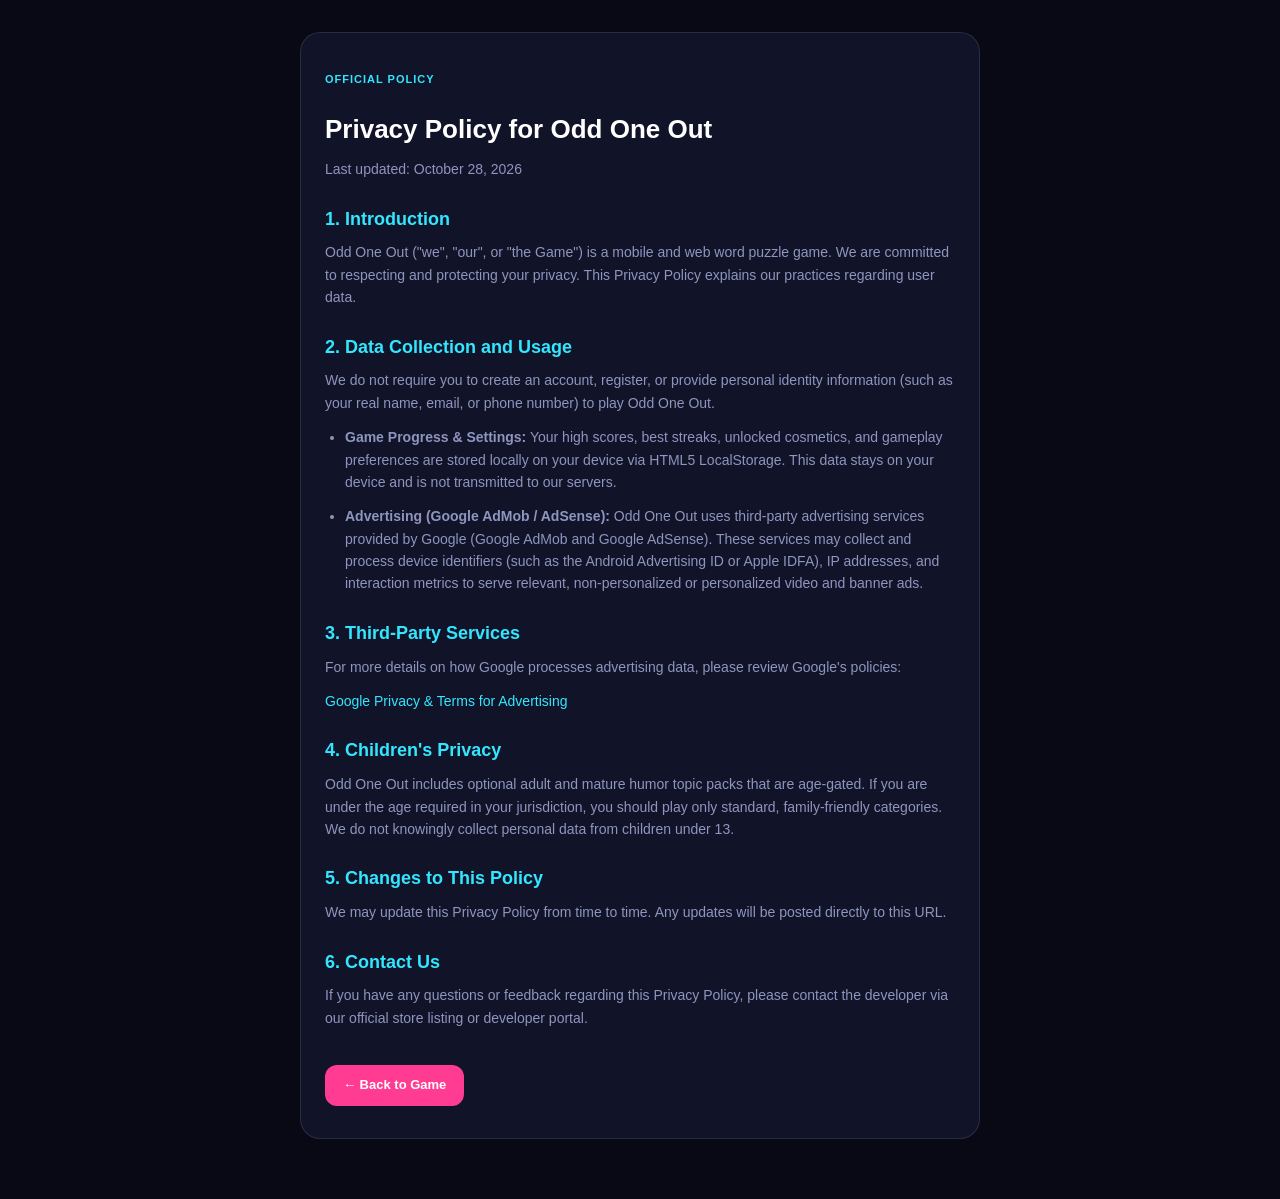
==== privacy.html @ 0d56be5a "Add files via upload" ====
<!doctype html>
<html lang="en">
<head>
  <meta charset="utf-8">
  <meta name="viewport" content="width=device-width,initial-scale=1,viewport-fit=cover">
  <title>Privacy Policy — Odd One Out</title>
  <link rel="icon" type="image/svg+xml" href="./icons/icon.svg">
  <style>
    :root {
      --bg: #080915;
      --panel: #111428;
      --ink: #f5f6ff;
      --muted: #8e95be;
      --cyan: #33e6ff;
      --pink: #ff3c91;
      --line: rgba(255, 255, 255, 0.1);
    }
    * { box-sizing: border-box; margin: 0; padding: 0; }
    body {
      background: var(--bg);
      color: var(--ink);
      font-family: -apple-system, BlinkMacSystemFont, "Segoe UI", Roboto, sans-serif;
      line-height: 1.6;
      padding: 32px 18px 60px;
    }
    .container {
      max-width: 680px;
      margin: 0 auto;
      background: var(--panel);
      padding: 32px 24px;
      border-radius: 20px;
      border: 1px solid var(--line);
    }
    h1 {
      font-size: 26px;
      color: #fff;
      margin-bottom: 8px;
    }
    .badge {
      display: inline-block;
      font-size: 11px;
      font-weight: 800;
      color: var(--cyan);
      letter-spacing: 1px;
      text-transform: uppercase;
      margin-bottom: 20px;
    }
    h2 {
      font-size: 18px;
      color: var(--cyan);
      margin: 24px 0 8px;
    }
    p, li {
      color: var(--muted);
      font-size: 14px;
      margin-bottom: 12px;
    }
    ul {
      padding-left: 20px;
      margin-bottom: 12px;
    }
    a {
      color: var(--cyan);
      text-decoration: none;
    }
    a:hover {
      text-decoration: underline;
    }
    .back-btn {
      display: inline-block;
      margin-top: 24px;
      background: var(--pink);
      color: #fff;
      padding: 10px 18px;
      border-radius: 12px;
      font-weight: 700;
      font-size: 13px;
    }
  </style>
</head>
<body>
  <div class="container">
    <span class="badge">Official Policy</span>
    <h1>Privacy Policy for Odd One Out</h1>
    <p>Last updated: October 28, 2026</p>

    <h2>1. Introduction</h2>
    <p>Odd One Out ("we", "our", or "the Game") is a mobile and web word puzzle game. We are committed to respecting and protecting your privacy. This Privacy Policy explains our practices regarding user data.</p>

    <h2>2. Data Collection and Usage</h2>
    <p>We do not require you to create an account, register, or provide personal identity information (such as your real name, email, or phone number) to play Odd One Out.</p>
    <ul>
      <li><b>Game Progress & Settings:</b> Your high scores, best streaks, unlocked cosmetics, and gameplay preferences are stored locally on your device via HTML5 LocalStorage. This data stays on your device and is not transmitted to our servers.</li>
      <li><b>Advertising (Google AdMob / AdSense):</b> Odd One Out uses third-party advertising services provided by Google (Google AdMob and Google AdSense). These services may collect and process device identifiers (such as the Android Advertising ID or Apple IDFA), IP addresses, and interaction metrics to serve relevant, non-personalized or personalized video and banner ads.</li>
    </ul>

    <h2>3. Third-Party Services</h2>
    <p>For more details on how Google processes advertising data, please review Google's policies:</p>
    <p><a href="https://policies.google.com/technologies/ads" target="_blank" rel="noopener">Google Privacy & Terms for Advertising</a></p>

    <h2>4. Children's Privacy</h2>
    <p>Odd One Out includes optional adult and mature humor topic packs that are age-gated. If you are under the age required in your jurisdiction, you should play only standard, family-friendly categories. We do not knowingly collect personal data from children under 13.</p>

    <h2>5. Changes to This Policy</h2>
    <p>We may update this Privacy Policy from time to time. Any updates will be posted directly to this URL.</p>

    <h2>6. Contact Us</h2>
    <p>If you have any questions or feedback regarding this Privacy Policy, please contact the developer via our official store listing or developer portal.</p>

    <a href="./index.html" class="back-btn">← Back to Game</a>
  </div>
</body>
</html>
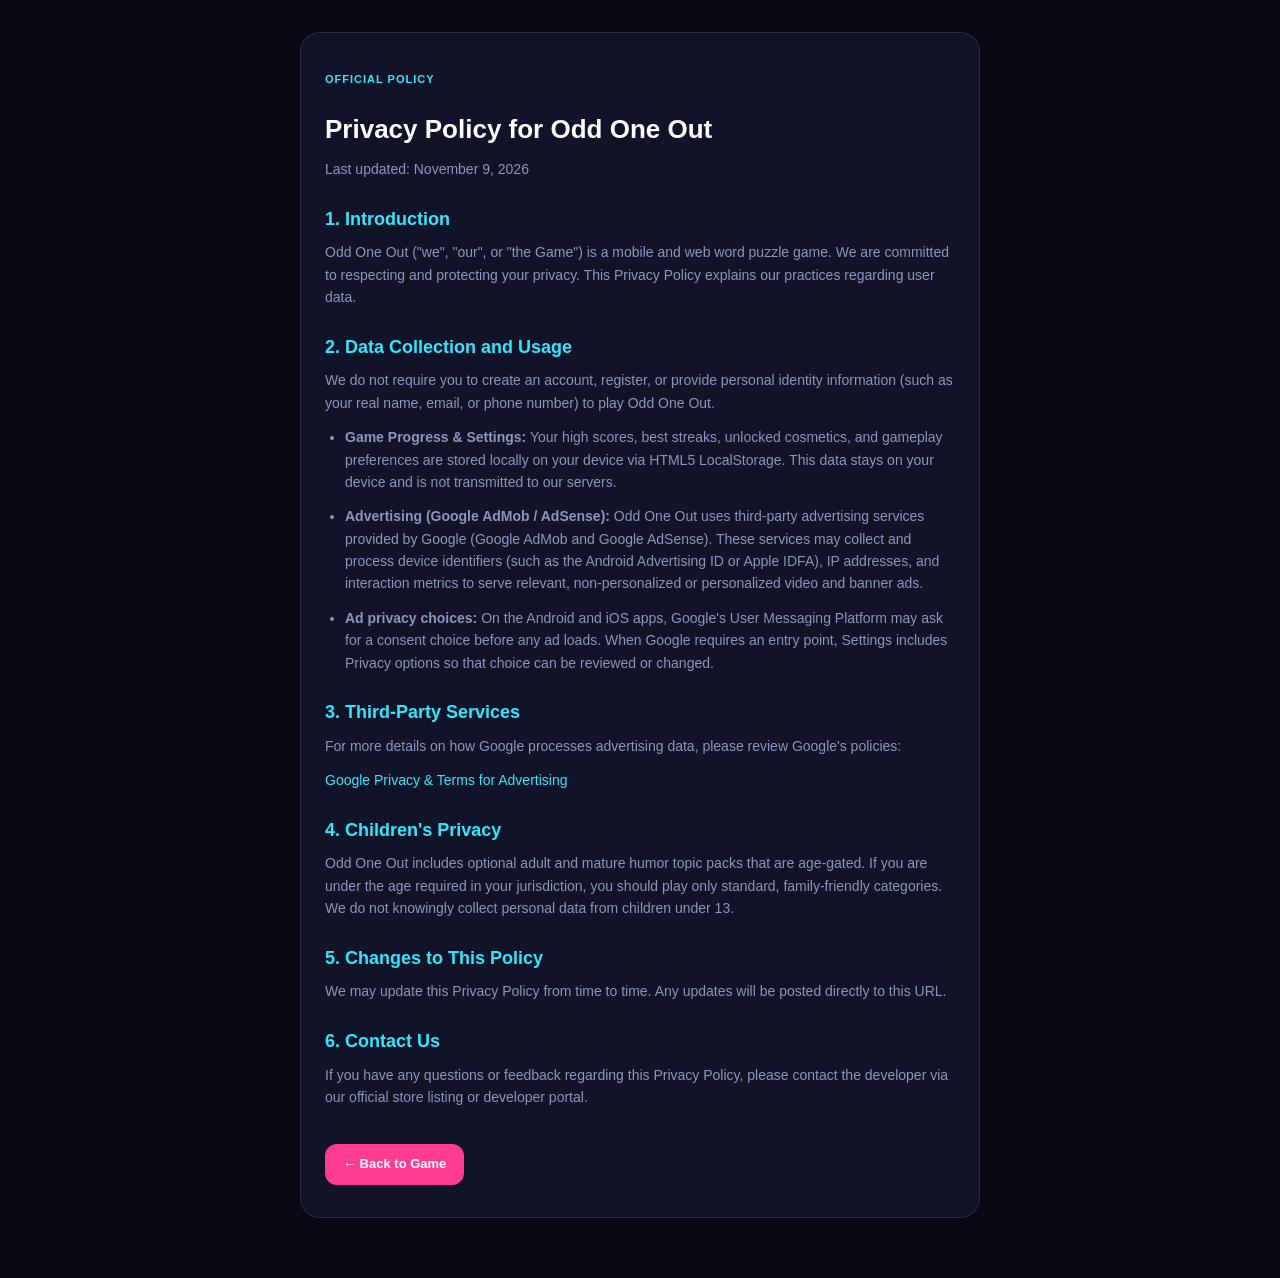
==== commit 0147ec99: "Ship the v1.4.0 store build with live ads and UMP consent. Turn off AdMob and AdSense test mode toge" ====
--- a/privacy.html
+++ b/privacy.html
@@ -82,7 +82,7 @@
   <div class="container">
     <span class="badge">Official Policy</span>
     <h1>Privacy Policy for Odd One Out</h1>
-    <p>Last updated: October 28, 2026</p>
+    <p>Last updated: November 9, 2026</p>
 
     <h2>1. Introduction</h2>
     <p>Odd One Out ("we", "our", or "the Game") is a mobile and web word puzzle game. We are committed to respecting and protecting your privacy. This Privacy Policy explains our practices regarding user data.</p>
@@ -92,6 +92,7 @@
     <ul>
       <li><b>Game Progress & Settings:</b> Your high scores, best streaks, unlocked cosmetics, and gameplay preferences are stored locally on your device via HTML5 LocalStorage. This data stays on your device and is not transmitted to our servers.</li>
       <li><b>Advertising (Google AdMob / AdSense):</b> Odd One Out uses third-party advertising services provided by Google (Google AdMob and Google AdSense). These services may collect and process device identifiers (such as the Android Advertising ID or Apple IDFA), IP addresses, and interaction metrics to serve relevant, non-personalized or personalized video and banner ads.</li>
+      <li><b>Ad privacy choices:</b> On the Android and iOS apps, Google's User Messaging Platform may ask for a consent choice before any ad loads. When Google requires an entry point, Settings includes Privacy options so that choice can be reviewed or changed.</li>
     </ul>
 
     <h2>3. Third-Party Services</h2>
